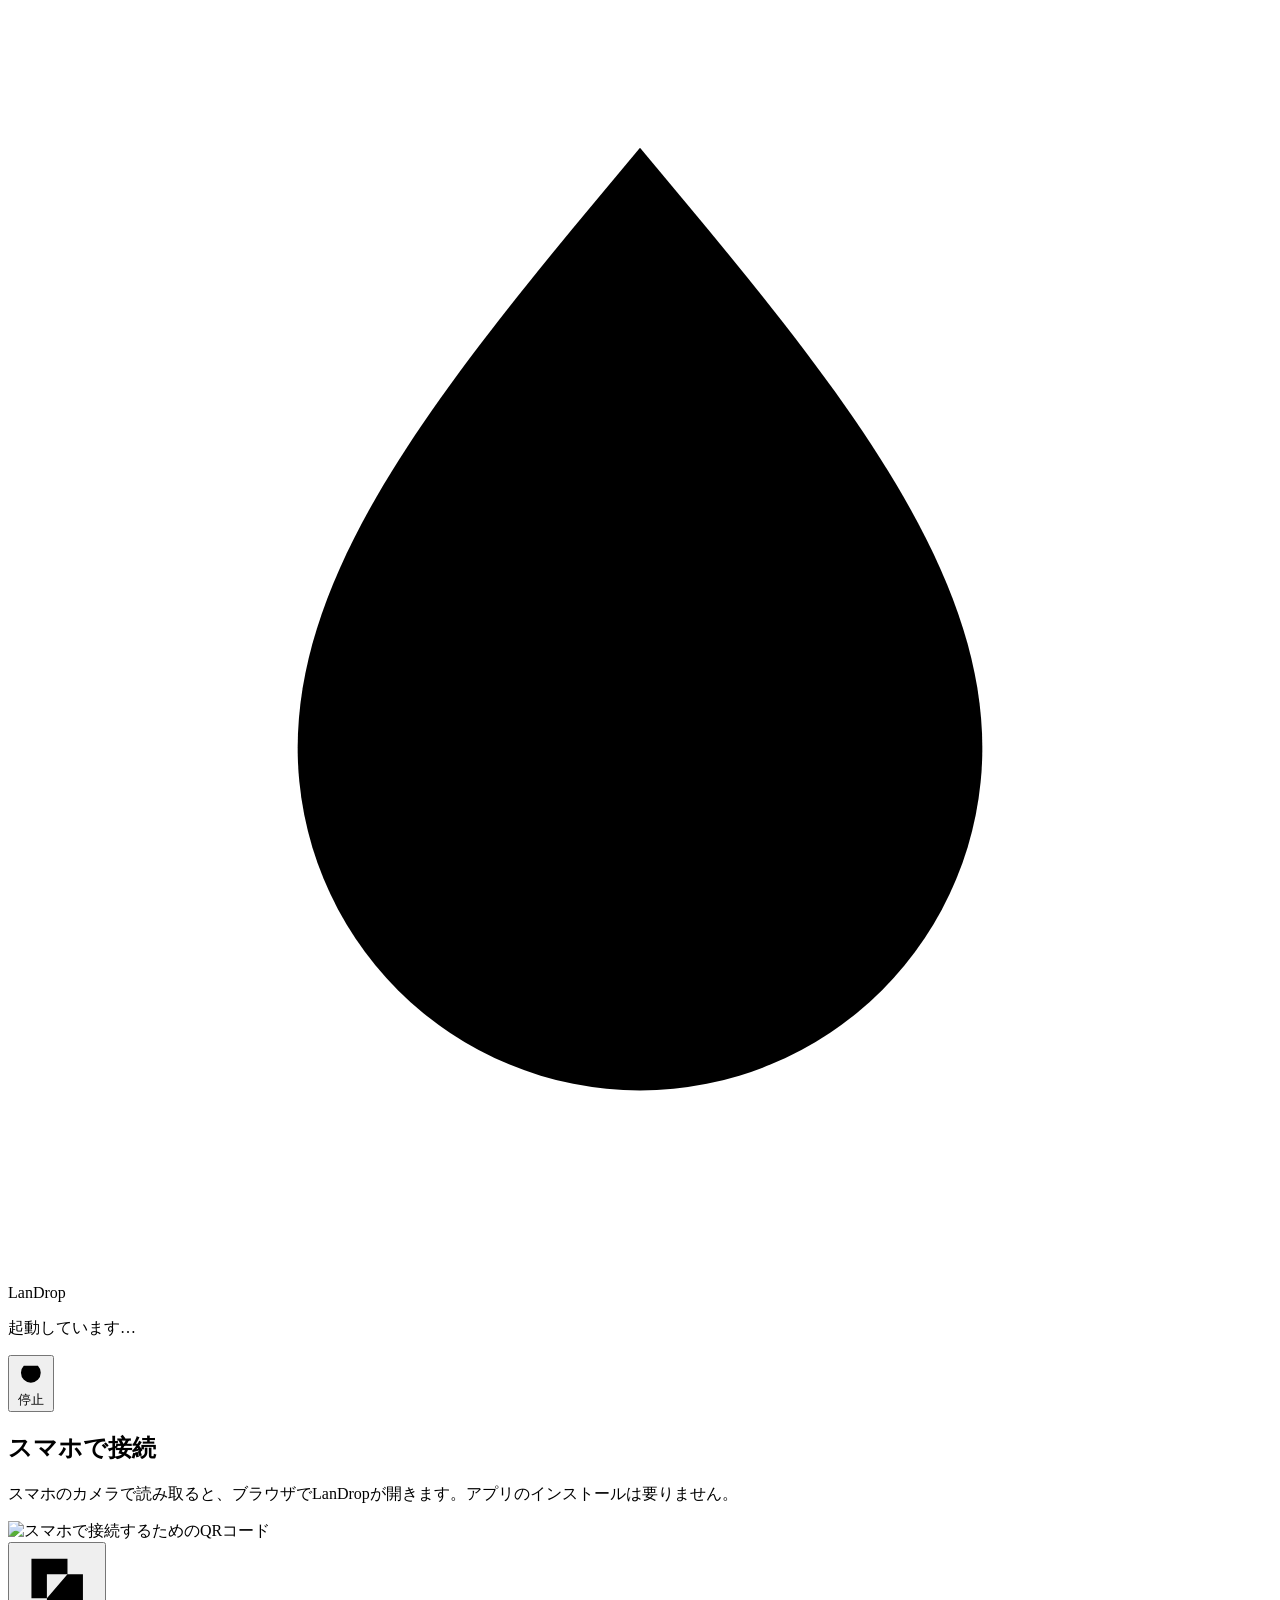
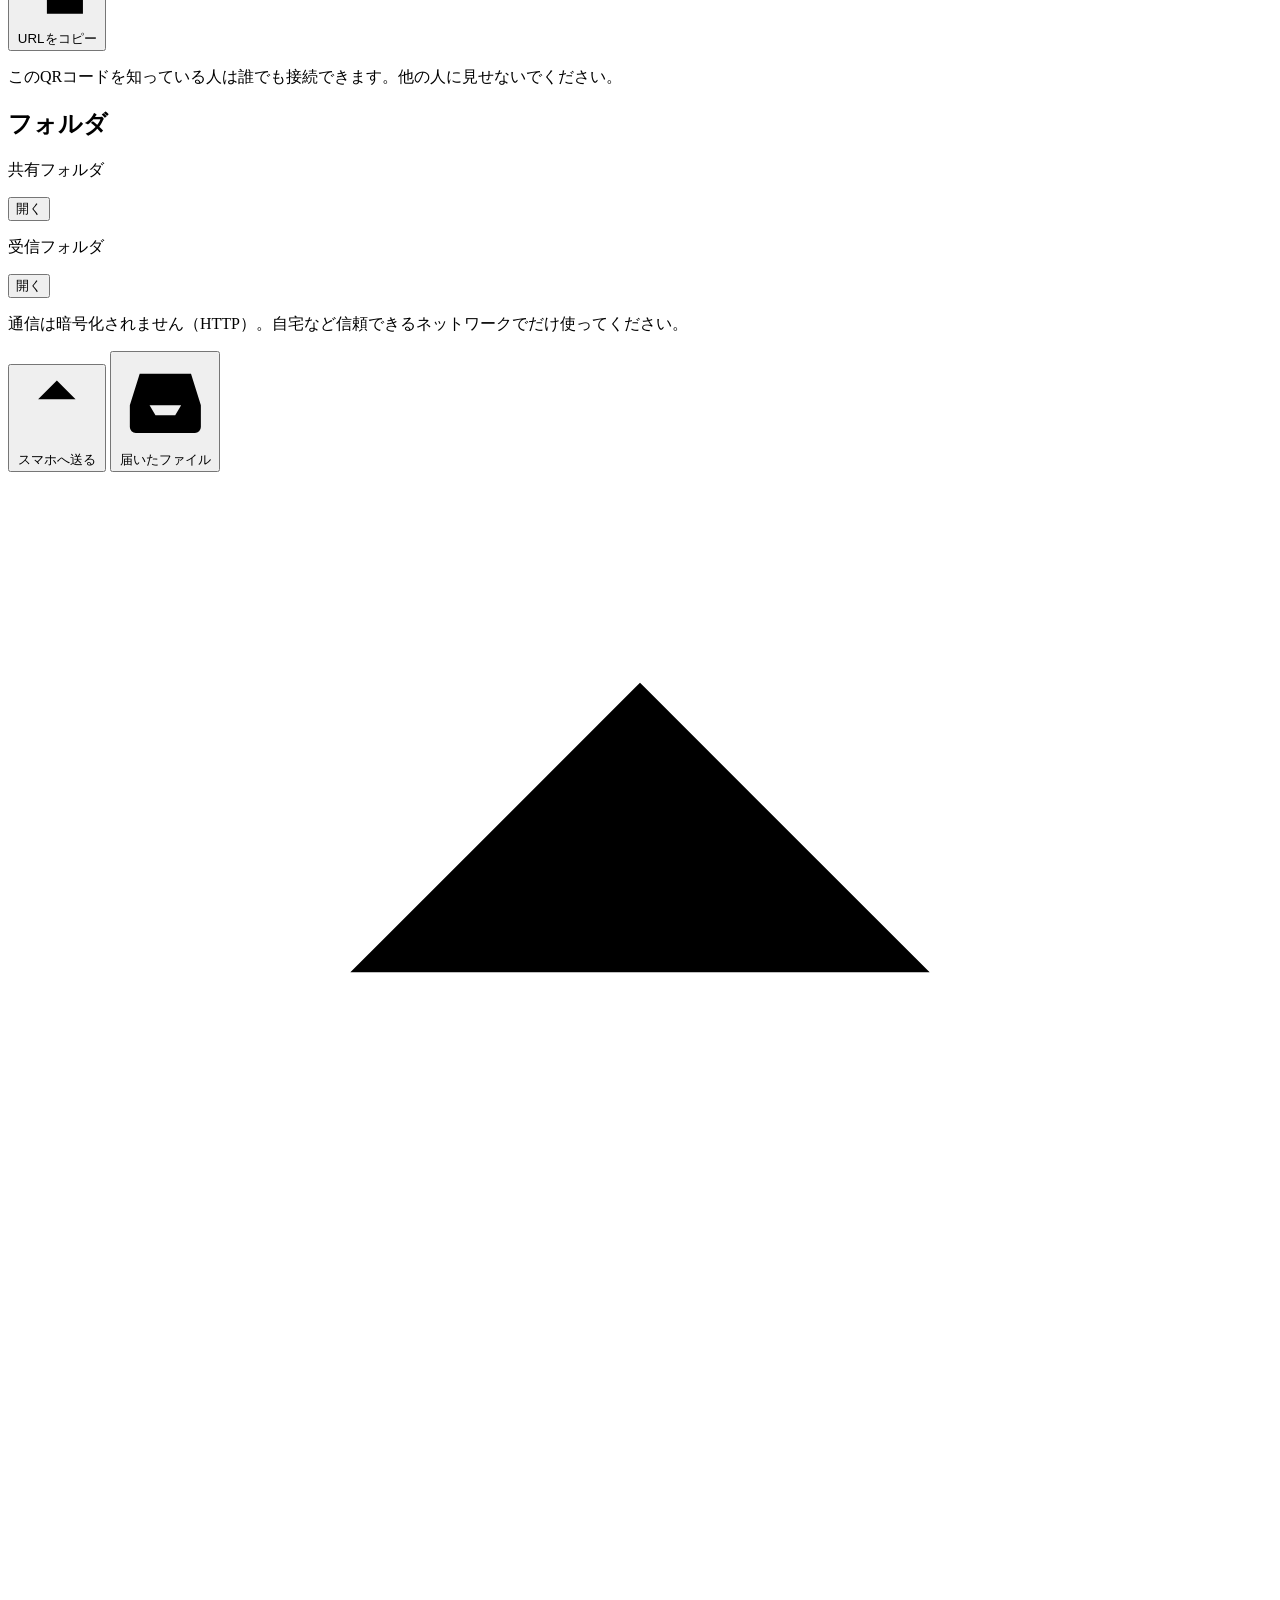
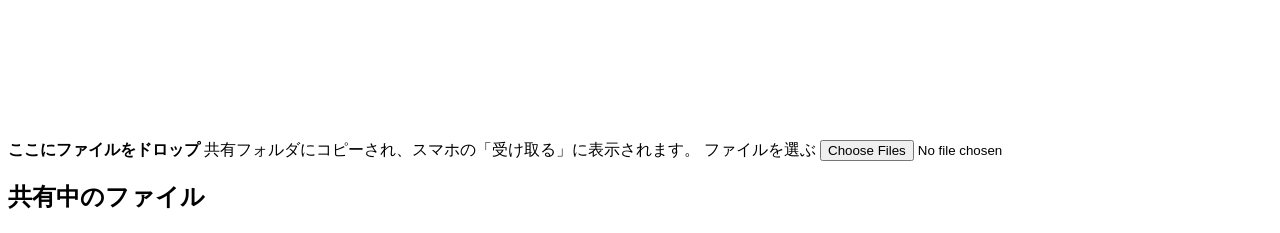
==== landrop/static/pc.html @ 984f08f6 "PCの画面と、スマホ画面と共通のデザインシステムを追加 - ui.css に色・余白・文字・部品を3層（基本・意味・部品）で定義し、スマホ画面とPC画面で共有する - PCの画面（/pc）を追加。この" ====
<!doctype html>
<html lang="ja">
<head>
<meta charset="utf-8">
<meta name="viewport" content="width=device-width, initial-scale=1">
<meta name="theme-color" content="#f4f6f8" media="(prefers-color-scheme: light)">
<meta name="theme-color" content="#0d1418" media="(prefers-color-scheme: dark)">
<title>LanDrop</title>
<link rel="icon" href="/static/icon.svg" type="image/svg+xml">
<link rel="stylesheet" href="/static/ui.css">
<link rel="stylesheet" href="/static/pc.css">
<script src="/static/common.js" defer></script>
<script src="/static/pc.js" defer></script>
</head>
<body>
<header class="appbar">
  <p class="brand">
    <svg class="brand-mark" viewBox="0 0 24 24" aria-hidden="true"><path d="M12 2.5c3.6 4.3 6.5 7.8 6.5 11.4a6.5 6.5 0 0 1-13 0C5.5 10.3 8.4 6.8 12 2.5Z"/><path class="brand-arrow" d="M12 9.5v6.5m-3-3 3 3 3-3"/></svg>
    LanDrop
  </p>
  <div class="chip" id="connection">
    <span class="dot" aria-hidden="true"></span>
    <span class="appbar-pc" id="pc-name">起動しています…</span>
    <span class="appbar-address" id="address"></span>
  </div>
  <p class="appbar-timer" id="timer" role="status"></p>
  <button type="button" class="btn btn-ghost btn-sm" id="stop">
    <svg viewBox="0 0 24 24" aria-hidden="true"><path d="M12 3v8M6.3 6.3a8 8 0 1 0 11.4 0"/></svg>
    停止
  </button>
</header>

<div class="layout">
  <aside class="sidebar">
    <section class="card connect-card" aria-labelledby="connect-title">
      <h2 id="connect-title">スマホで接続</h2>
      <p class="hint">スマホのカメラで読み取ると、ブラウザでLanDropが開きます。アプリのインストールは要りません。</p>
      <div class="qr"><img id="qr" src="/pc/qr.svg" alt="スマホで接続するためのQRコード" width="232" height="232"></div>
      <button type="button" class="btn btn-ghost btn-sm" id="copy-url">
        <svg viewBox="0 0 24 24" aria-hidden="true"><path d="M9 8.5h10.5V20H9zM15 8.5V4H4.5v11.5H9"/></svg>
        URLをコピー
      </button>
      <p class="fine-print">このQRコードを知っている人は誰でも接続できます。他の人に見せないでください。</p>
    </section>

    <section class="card folders-card" aria-labelledby="folders-title">
      <h2 id="folders-title">フォルダ</h2>
      <div class="folder">
        <div class="folder-text">
          <p class="folder-label">共有フォルダ</p>
          <p class="folder-path mono" id="share-dir"></p>
        </div>
        <button type="button" class="btn btn-quiet btn-sm" data-open-folder="share">開く</button>
      </div>
      <div class="folder">
        <div class="folder-text">
          <p class="folder-label">受信フォルダ</p>
          <p class="folder-path mono" id="received-dir"></p>
        </div>
        <button type="button" class="btn btn-quiet btn-sm" data-open-folder="received">開く</button>
      </div>
    </section>

    <p class="notice" data-tone="warning">通信は暗号化されません（HTTP）。自宅など信頼できるネットワークでだけ使ってください。</p>
  </aside>

  <main class="content">
    <div class="segmented" role="tablist" aria-label="切り替え">
      <button type="button" role="tab" id="tab-share" aria-controls="panel-share" aria-selected="true">
        <svg viewBox="0 0 24 24" aria-hidden="true"><path d="M12 16V4m-5.5 5.5L12 4l5.5 5.5M5 20h14"/></svg>
        スマホへ送る
        <span class="count" id="share-count"></span>
      </button>
      <button type="button" role="tab" id="tab-received" aria-controls="panel-received" aria-selected="false">
        <svg viewBox="0 0 24 24" aria-hidden="true"><path d="M3 13h5l1.5 2.5h5L16 13h5M5.5 5h13L21 13v5.5a1.5 1.5 0 0 1-1.5 1.5h-15A1.5 1.5 0 0 1 3 18.5V13Z"/></svg>
        届いたファイル
        <span class="count" id="received-count"></span>
        <span class="badge" data-tone="primary" id="received-busy" hidden>受信中</span>
        <span class="new-dot" id="received-new" hidden><span class="visually-hidden">新しいファイルあり</span></span>
      </button>
    </div>

    <section class="panel" id="panel-share" role="tabpanel" aria-labelledby="tab-share">
      <label class="dropzone" id="dropzone" for="share-input">
        <svg viewBox="0 0 24 24" aria-hidden="true"><path d="M12 16V4m-5.5 5.5L12 4l5.5 5.5M5 20h14"/></svg>
        <strong>ここにファイルをドロップ</strong>
        <span class="hint">共有フォルダにコピーされ、スマホの「受け取る」に表示されます。</span>
        <span class="btn btn-primary">ファイルを選ぶ</span>
      </label>
      <input type="file" id="share-input" class="visually-hidden" multiple>
      <ul class="list queue" id="share-queue"></ul>

      <div class="section-head">
        <h2>共有中のファイル</h2>
        <p class="status-line" id="share-status" role="status"></p>
      </div>
      <ul class="list" id="share-list"></ul>
    </section>

    <section class="panel" id="panel-received" role="tabpanel" aria-labelledby="tab-received" hidden>
      <ul class="list queue" id="incoming"></ul>
      <div class="section-head">
        <h2>スマホから届いたファイル</h2>
        <div class="view-toggle" role="group" aria-label="表示の切り替え">
          <button type="button" data-view="grid" aria-pressed="true">
            <svg viewBox="0 0 24 24" aria-hidden="true"><path d="M4 4h7v7H4zM13 4h7v7h-7zM4 13h7v7H4zM13 13h7v7h-7z"/></svg>
            <span class="visually-hidden">大きく表示</span>
          </button>
          <button type="button" data-view="list" aria-pressed="false">
            <svg viewBox="0 0 24 24" aria-hidden="true"><path d="M9 6h11M9 12h11M9 18h11M4.5 6h.01M4.5 12h.01M4.5 18h.01"/></svg>
            <span class="visually-hidden">一覧で表示</span>
          </button>
        </div>
      </div>
      <p class="status-line" id="received-status" role="status"></p>
      <ul class="gallery" id="received-list" data-view="grid"></ul>
    </section>
  </main>
</div>

<div class="drop-overlay" id="drop-overlay" hidden>
  <div class="drop-overlay-inner">
    <svg viewBox="0 0 24 24" aria-hidden="true"><path d="M12 16V4m-5.5 5.5L12 4l5.5 5.5M5 20h14"/></svg>
    ドロップしてスマホへ送る
  </div>
</div>

<dialog class="viewer" id="viewer" aria-labelledby="viewer-name">
  <div class="viewer-media" id="viewer-media"></div>
  <div class="viewer-bar">
    <div class="viewer-text">
      <p class="file-name" id="viewer-name"></p>
      <p class="file-meta" id="viewer-meta"></p>
    </div>
    <button type="button" class="btn btn-ghost btn-sm btn-icon" id="viewer-prev" aria-label="前のファイル">
      <svg viewBox="0 0 24 24" aria-hidden="true"><path d="M14.5 5.5 8 12l6.5 6.5"/></svg>
    </button>
    <button type="button" class="btn btn-ghost btn-sm btn-icon" id="viewer-next" aria-label="次のファイル">
      <svg viewBox="0 0 24 24" aria-hidden="true"><path d="M9.5 5.5 16 12l-6.5 6.5"/></svg>
    </button>
    <button type="button" class="btn btn-ghost btn-sm" id="viewer-reveal">フォルダで表示</button>
    <button type="button" class="btn btn-primary btn-sm" id="viewer-close">閉じる</button>
  </div>
</dialog>

<dialog class="confirm" id="confirm-stop" aria-labelledby="confirm-title">
  <h2 id="confirm-title">LanDrop を停止しますか？</h2>
  <p id="confirm-text"></p>
  <div class="dialog-actions">
    <button type="button" class="btn btn-ghost" id="confirm-cancel">キャンセル</button>
    <button type="button" class="btn btn-danger" id="confirm-stop-button">停止する</button>
  </div>
</dialog>

<div class="toast" id="toast" role="status" hidden></div>

<div class="overlay" id="stopped" hidden>
  <div class="message-card" role="alertdialog" aria-labelledby="stopped-title">
    <p class="brand">LanDrop</p>
    <h1 id="stopped-title">停止しました</h1>
    <p id="stopped-text">この画面は閉じてかまいません。</p>
  </div>
</div>
</body>
</html>
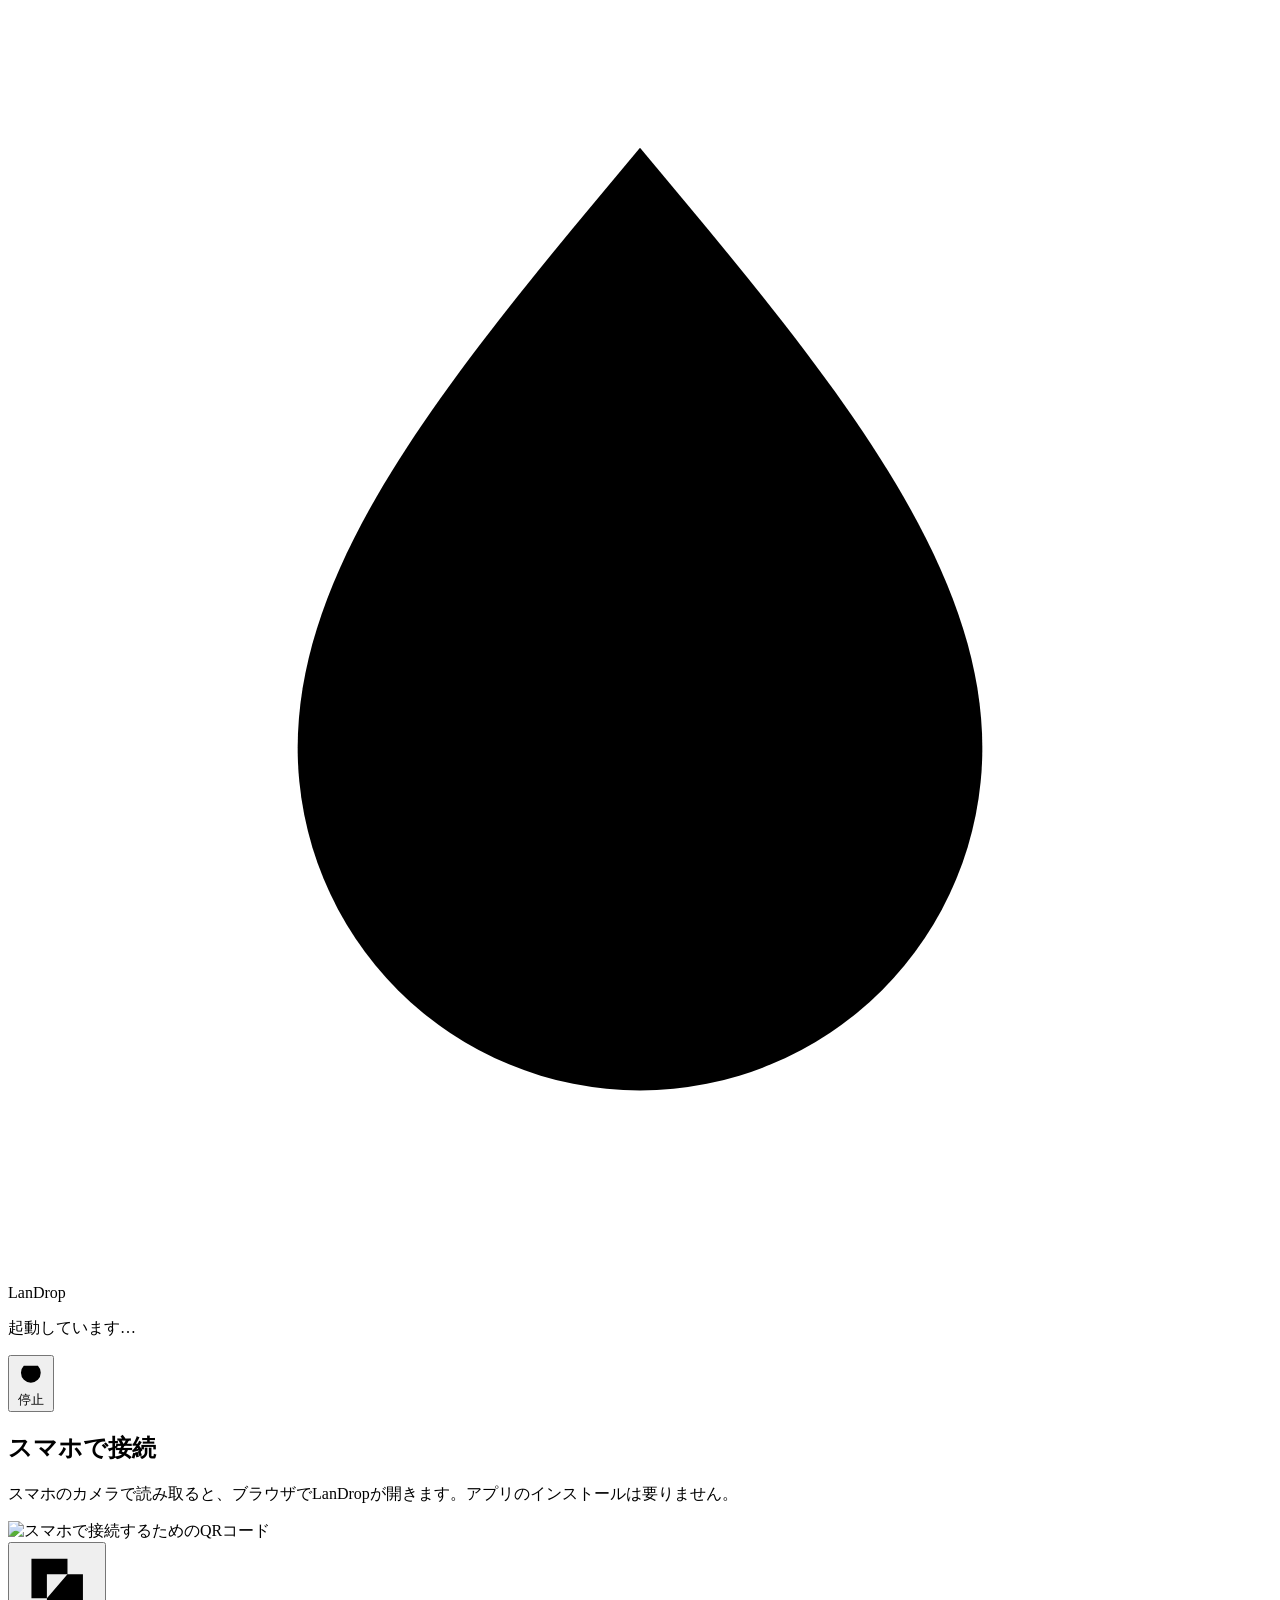
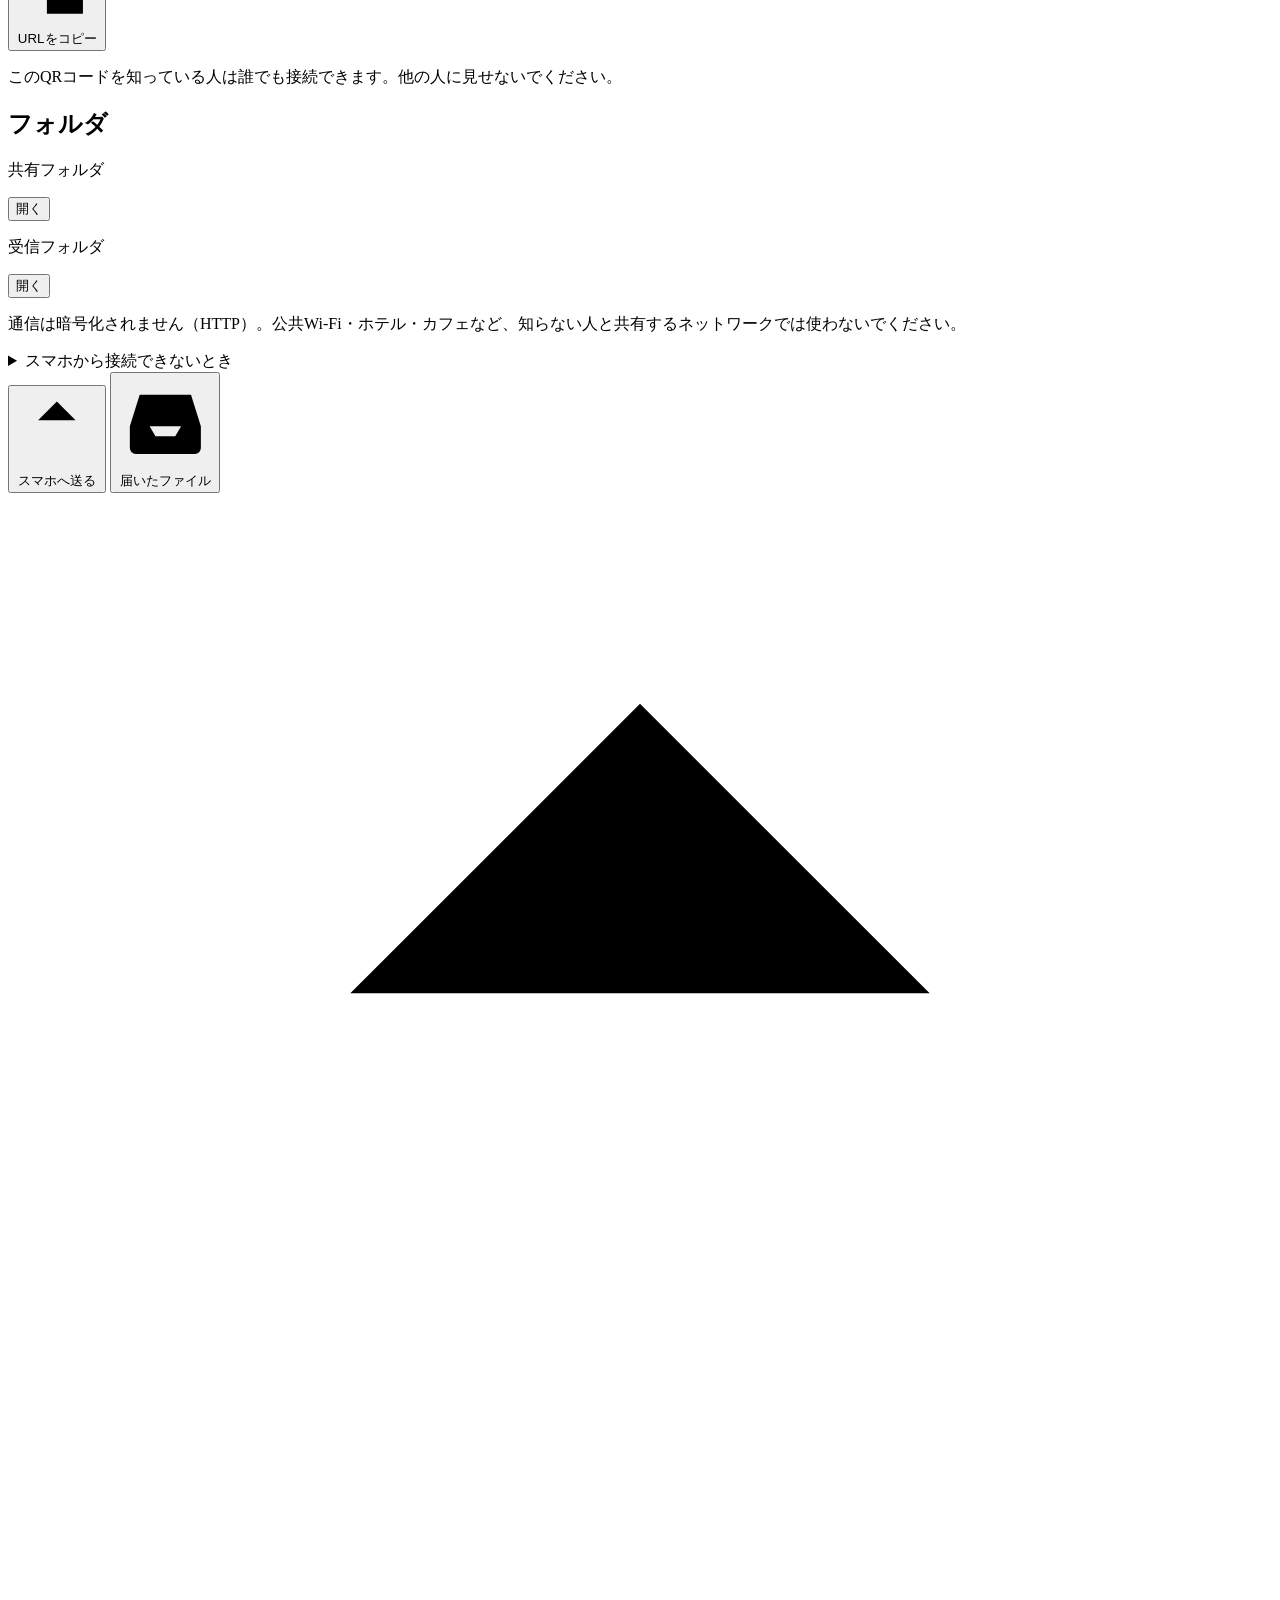
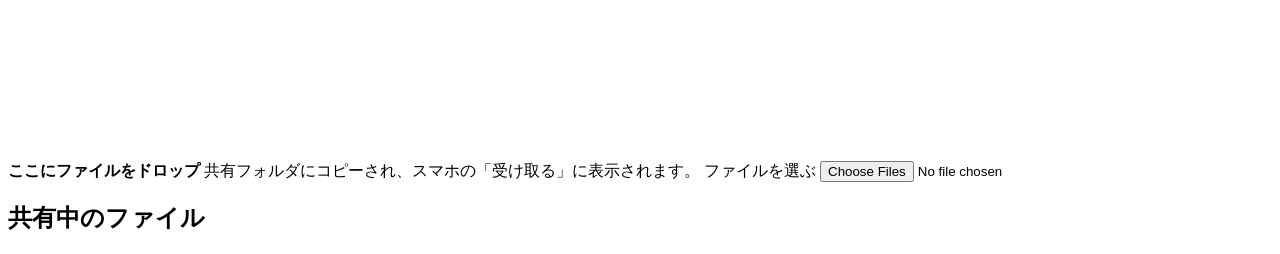
==== commit a510b801: "feat: run the desktop app without a console window Build LanDrop.exe as a windowed app so that doubl" ====
--- a/landrop/static/pc.html
+++ b/landrop/static/pc.html
@@ -61,7 +61,19 @@
       </div>
     </section>
 
-    <p class="notice" data-tone="warning">通信は暗号化されません（HTTP）。自宅など信頼できるネットワークでだけ使ってください。</p>
+    <div class="notices" id="notices"></div>
+    <p class="notice" data-tone="warning">通信は暗号化されません（HTTP）。公共Wi-Fi・ホテル・カフェなど、知らない人と共有するネットワークでは使わないでください。</p>
+
+    <details class="card help">
+      <summary>スマホから接続できないとき</summary>
+      <ol>
+        <li>スマホとPCが同じWi-Fi（同じルーター）につながっているか確認する</li>
+        <li>ゲストWi-Fiや端末どうしの通信を遮断する設定、スマホのVPNがオフか確認する</li>
+        <li>Windowsのファイアウォールで、LanDrop の「プライベート ネットワーク」での通信を許可する</li>
+        <li>上部のアドレスが、スマホと同じネットワークのものか確認する</li>
+      </ol>
+      <p class="fine-print">詳しくは README.md の「接続できないとき」を参照してください。</p>
+    </details>
   </aside>
 
   <main class="content">
